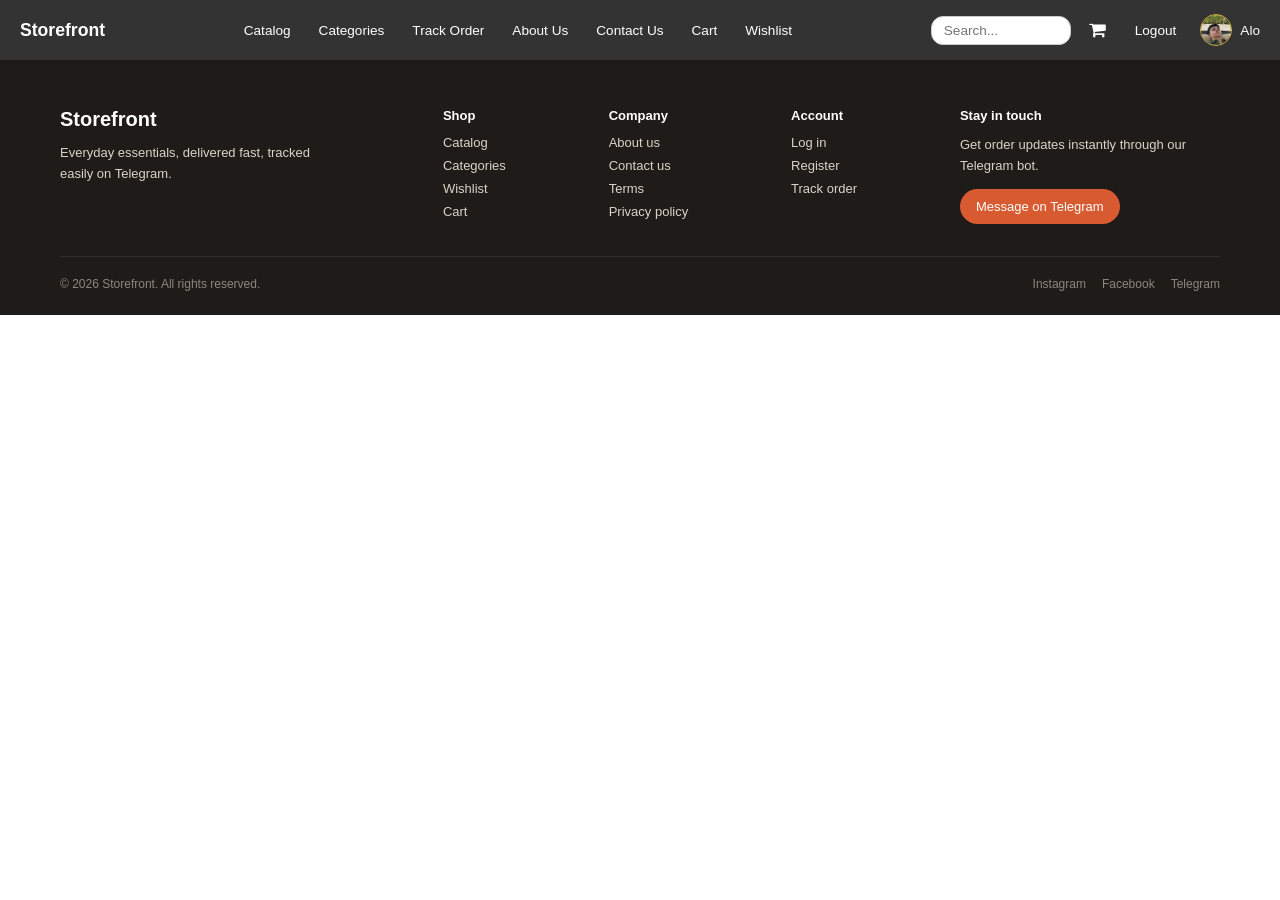
==== index.html @ bc577d21 "first commit" ====
<!DOCTYPE html>
<html lang="en">
<head>
    <meta charset="UTF-8">
    <meta name="viewport" content="width=device-width, initial-scale=1.0">
    <title>Ecommerce Storefront</title>
    <link rel="stylesheet" href="style.css">
    <link rel="stylesheet" href="https://cdnjs.cloudflare.com/ajax/libs/font-awesome/4.7.0/css/font-awesome.min.css">
</head>
<body>
    <header>
        <nav class="navbar">
            <h4 class="logo">Storefront</h4>
            
            <ul class="nav-menu">
                <li><a href="#">Catalog</a></li>
                <li><a href="#">Categories</a></li>
                <li><a href="#">Track Order</a></li>
                <li><a href="#">About Us</a></li>
                <li><a href="#">Contact Us</a></li>
                <li><a href="#">Cart</a></li>
                <li><a href="#">Wishlist</a></li>
            </ul>
            
            <div class="nav-actions">
                <form class="search-form" action="#" method="get">
                    <input type="search" name="search" placeholder="Search..." aria-label="Search items">
                </form>

                <a href="#" class="cart-icon" aria-label="View Cart">
                    <i class="fa fa-shopping-cart"></i>
                </a>

                <ul class="nav-menu auth-menu">
                    <!-- <li><a href="#">Register</a></li>
                    <li><a href="#">Login</a></li> -->
                    <li><a href="#">Logout</a></li>
                </ul>

                <a href="#" class="user-profile">
                    <div class="avatar-circle avatar-sm">
                        <img src="me.jpg" alt="User avatar">
                    </div>
                    <span class="user-name">Alo</span>
                </a>
            </div>
        </nav>
    </header>

    <footer class="footer">
        <div class="footer-container">
      
          <div class="footer-col footer-col-brand">
            <div class="footer-logo">Storefront</div>
            <p class="footer-text">Everyday essentials, delivered fast, tracked easily on Telegram.</p>
          </div>
      
          <div class="footer-col">
            <h5 class="footer-heading">Shop</h5>
            <a href="/catalog" class="footer-link">Catalog</a>
            <a href="/categories" class="footer-link">Categories</a>
            <a href="/wishlist" class="footer-link">Wishlist</a>
            <a href="/cart" class="footer-link">Cart</a>
          </div>
      
          <div class="footer-col">
            <h5 class="footer-heading">Company</h5>
            <a href="/about" class="footer-link">About us</a>
            <a href="/contact" class="footer-link">Contact us</a>
            <a href="/terms" class="footer-link">Terms</a>
            <a href="/privacy" class="footer-link">Privacy policy</a>
          </div>
      
          <div class="footer-col">
            <h5 class="footer-heading">Account</h5>
            <a href="/login" class="footer-link">Log in</a>
            <a href="/register" class="footer-link">Register</a>
            <a href="/orders" class="footer-link">Track order</a>
          </div>
      
          <div class="footer-col footer-col-cta">
            <h5 class="footer-heading">Stay in touch</h5>
            <p class="footer-text footer-text-spacing">Get order updates instantly through our Telegram bot.</p>
            <a href="https://t.me/storefront_support_bot" class="footer-btn">Message on Telegram</a>
          </div>
      
        </div>
      
        <div class="footer-bottom">
          <span class="footer-copy">&#169; 2026 Storefront. All rights reserved.</span>
          <div class="footer-socials">
            <a href="https://instagram.com">Instagram</a>
            <a href="https://facebook.com">Facebook</a>
            <a href="https://t.me">Telegram</a>
          </div>
        </div>
    </footer>
</body>
</html>
---- style.css ----
/* Reset & Base Styles */
* {
    box-sizing: border-box;
    margin: 0;
    padding: 0;
}

body {
    font-family: -apple-system, BlinkMacSystemFont, "Segoe UI", Roboto, sans-serif;
}

/* Navbar Layout */
.navbar {
    background-color: #333333;
    display: flex;
    justify-content: space-between;
    align-items: center;
    padding: 0 20px;
    height: 60px;
    width: 100%;
}

.logo {
    color: #ffffff;
    font-size: 1.1rem;
    font-weight: 700;
    white-space: nowrap;
}

/* Unified Navigation Links */
.nav-menu {
    list-style: none;
    display: flex;
    align-items: center;
    justify-content: center;
    gap: 4px;
}

.nav-menu a {
    display: block;
    color: #ffffff;
    padding: 8px 12px;
    text-decoration: none;
    font-size: 0.85rem;
    border-radius: 4px;
    white-space: nowrap;
    transition: background-color 0.2s ease;
}

.nav-menu a:hover {
    background-color: #111111;
}

/* Search & Actions Container */
.nav-actions {
    display: flex;
    align-items: center;
    gap: 12px;
}

.search-form input {
    width: 140px;
    padding: 6px 12px;
    border-radius: 12px;
    border: 1px solid #ccc;
    outline: none;
    font-size: 0.85rem;
}

.search-form input:focus {
    border-color: #ffffff;
}

.cart-icon {
    color: #ffffff;
    font-size: 1.1rem;
    text-decoration: none;
    padding: 6px;
}

/* User Profile & Avatar */
.user-profile {
    display: flex;
    align-items: center;
    gap: 8px;
    text-decoration: none;
}

.avatar-circle {
    border-radius: 50%;
    overflow: hidden;
    flex-shrink: 0;
    border: 1.5px solid #d4af37;
}

.avatar-sm {
    width: 32px;
    height: 32px;
}

.avatar-circle img {
    width: 100%;
    height: 100%;
    object-fit: cover;
}

.user-name {
    color: #ffffff;
    font-size: 0.85rem;
    font-weight: 500;
}

/* Mobile Responsiveness */
@media (max-width: 900px) {
    .navbar {
        height: auto;
        padding: 12px 16px;
        flex-direction: column;
        gap: 12px;
    }

    .nav-menu {
        flex-wrap: wrap;
        justify-content: center;
    }

    .nav-actions {
        width: 100%;
        justify-content: center;
        flex-wrap: wrap;
    }
}










.footer {
    background: #1F1B18;
    color: #D9D4CA;
    font-family: Arial, sans-serif;
    padding: 48px 60px 24px;
}
  
.footer-container {
    display: flex;
    flex-wrap: wrap;
    justify-content: space-between;
    gap: 32px;
    max-width: 1200px;
    margin: 0 auto;
}
  
.footer-col {
    display: flex;
    flex-direction: column;
}
  
.footer-col-brand {
    max-width: 280px;
}
  
.footer-col-cta {
    max-width: 260px;
}
  
.footer-logo {
    font-size: 20px;
    font-weight: bold;
    color: #FFFFFF;
    margin-bottom: 12px;
}
  
.footer-heading {
    font-size: 13px;
    font-weight: bold;
    color: #FFFFFF;
    margin: 0 0 12px 0;
}
  
.footer-text {
    font-size: 13px;
    line-height: 1.6;
    margin: 0;
}
  
.footer-text-spacing {
    margin-bottom: 12px;
}
  
.footer-link {
    display: block;
    font-size: 13px;
    color: #D9D4CA;
    text-decoration: none;
    margin-bottom: 8px;
    transition: color 0.2s ease;
}
  
.footer-link:last-child {
    margin-bottom: 0;
}
  
.footer-link:hover {
    color: #FFFFFF;
}
  
.footer-btn {
    display: inline-flex;
    align-items: center;
    gap: 8px;
    background: #D85A30;
    color: #FFFFFF;
    text-decoration: none;
    font-size: 13px;
    padding: 10px 16px;
    border-radius: 20px;
    width: fit-content;
    transition: background-color 0.2s ease;
}
  
.footer-btn:hover {
    background: #C44E28;
}
  
.footer-bottom {
    max-width: 1200px;
    margin: 32px auto 0;
    border-top: 1px solid #33302B;
    padding-top: 20px;
    display: flex;
    flex-wrap: wrap;
    justify-content: space-between;
    gap: 12px;
}
  
.footer-copy {
    font-size: 12px;
    color: #8C877E;
}
  
.footer-socials {
    display: flex;
    gap: 16px;
}
  
.footer-socials a {
    font-size: 12px;
    color: #8C877E;
    text-decoration: none;
    transition: color 0.2s ease;
}
  
.footer-socials a:hover {
    color: #D9D4CA;
}
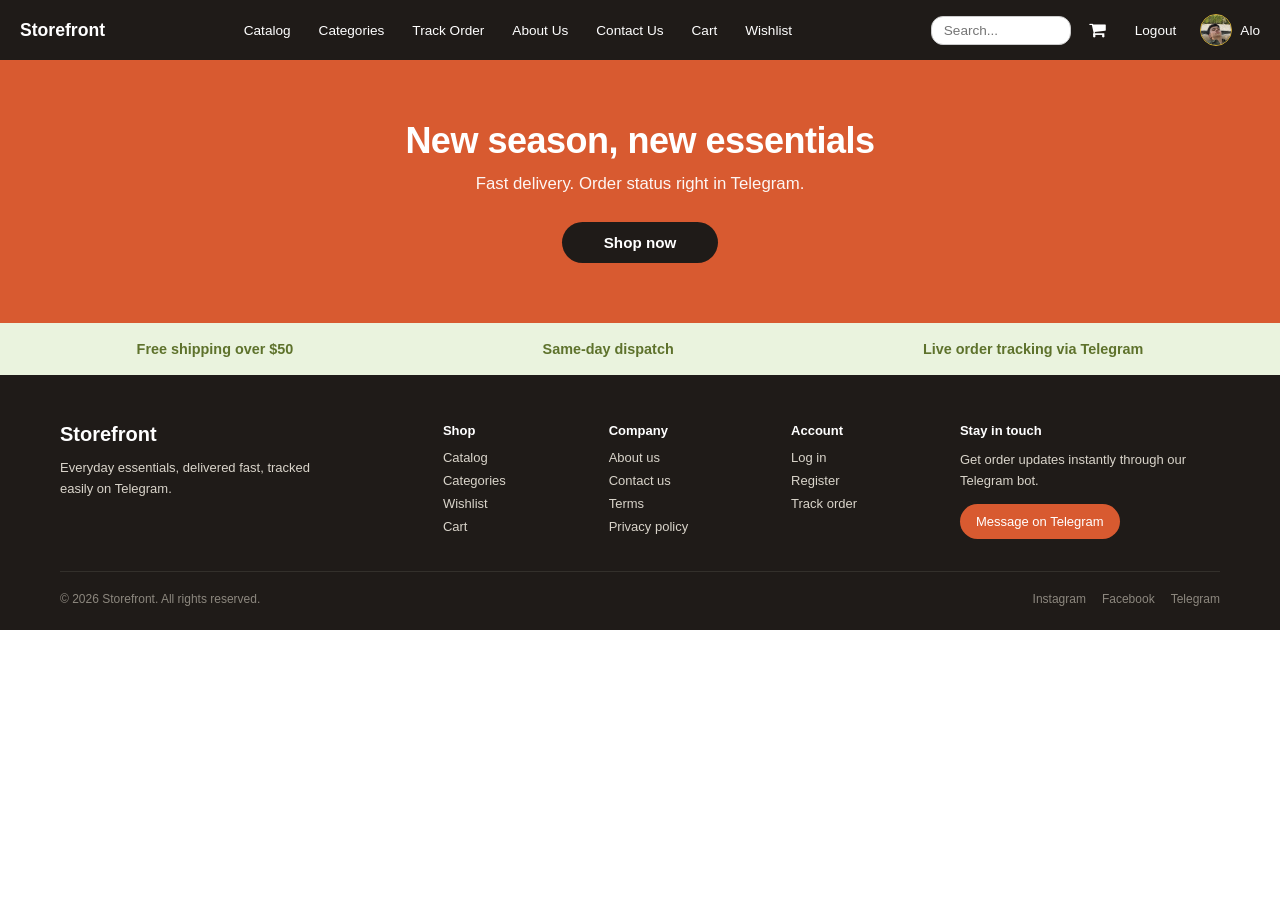
==== commit 194454b0: "added new content" ====
--- a/index.html
+++ b/index.html
@@ -8,44 +8,56 @@
     <link rel="stylesheet" href="https://cdnjs.cloudflare.com/ajax/libs/font-awesome/4.7.0/css/font-awesome.min.css">
 </head>
 <body>
-    <header>
-        <nav class="navbar">
-            <h4 class="logo">Storefront</h4>
-            
-            <ul class="nav-menu">
-                <li><a href="#">Catalog</a></li>
-                <li><a href="#">Categories</a></li>
-                <li><a href="#">Track Order</a></li>
-                <li><a href="#">About Us</a></li>
-                <li><a href="#">Contact Us</a></li>
-                <li><a href="#">Cart</a></li>
-                <li><a href="#">Wishlist</a></li>
+    <nav class="navbar">
+        <h4 class="logo">Storefront</h4>
+        
+        <ul class="nav-menu">
+            <li><a href="#">Catalog</a></li>
+            <li><a href="#">Categories</a></li>
+            <li><a href="#">Track Order</a></li>
+            <li><a href="#">About Us</a></li>
+            <li><a href="#">Contact Us</a></li>
+            <li><a href="#">Cart</a></li>
+            <li><a href="#">Wishlist</a></li>
+        </ul>
+        
+        <div class="nav-actions">
+            <form class="search-form" action="#" method="get">
+                <input type="search" name="search" placeholder="Search..." aria-label="Search items">
+            </form>
+
+            <a href="#" class="cart-icon" aria-label="View Cart">
+                <i class="fa fa-shopping-cart"></i>
+            </a>
+
+            <ul class="nav-menu auth-menu">
+                <!-- <li><a href="#">Register</a></li>
+                <li><a href="#">Login</a></li> -->
+                <li><a href="#">Logout</a></li>
             </ul>
-            
-            <div class="nav-actions">
-                <form class="search-form" action="#" method="get">
-                    <input type="search" name="search" placeholder="Search..." aria-label="Search items">
-                </form>
 
-                <a href="#" class="cart-icon" aria-label="View Cart">
-                    <i class="fa fa-shopping-cart"></i>
-                </a>
+            <a href="#" class="user-profile">
+                <div class="avatar-circle avatar-sm">
+                    <img src="me.jpg" alt="User avatar">
+                </div>
+                <span class="user-name">Alo</span>
+            </a>
+        </div>
+    </nav>
 
-                <ul class="nav-menu auth-menu">
-                    <!-- <li><a href="#">Register</a></li>
-                    <li><a href="#">Login</a></li> -->
-                    <li><a href="#">Logout</a></li>
-                </ul>
-
-                <a href="#" class="user-profile">
-                    <div class="avatar-circle avatar-sm">
-                        <img src="me.jpg" alt="User avatar">
-                    </div>
-                    <span class="user-name">Alo</span>
-                </a>
-            </div>
-        </nav>
-    </header>
+    <main class="hero-section">
+        <div class="hero-content">
+            <h1 class="hero-title">New season, new essentials</h1>
+            <p class="hero-subtitle">Fast delivery. Order status right in Telegram.</p>
+            <a href="#" class="hero-btn">Shop now</a>
+        </div>
+    
+        <div class="features-bar">
+            <span class="feature-item">Free shipping over $50</span>
+            <span class="feature-item">Same-day dispatch</span>
+            <span class="feature-item">Live order tracking via Telegram</span>
+        </div>
+    </main>
 
     <footer class="footer">
         <div class="footer-container">
--- a/style.css
+++ b/style.css
@@ -1,4 +1,3 @@
-/* Reset & Base Styles */
 * {
     box-sizing: border-box;
     margin: 0;
@@ -9,9 +8,8 @@
     font-family: -apple-system, BlinkMacSystemFont, "Segoe UI", Roboto, sans-serif;
 }
 
-/* Navbar Layout */
 .navbar {
-    background-color: #333333;
+    background-color: #1F1B18;
     display: flex;
     justify-content: space-between;
     align-items: center;
@@ -27,7 +25,6 @@
     white-space: nowrap;
 }
 
-/* Unified Navigation Links */
 .nav-menu {
     list-style: none;
     display: flex;
@@ -51,7 +48,6 @@
     background-color: #111111;
 }
 
-/* Search & Actions Container */
 .nav-actions {
     display: flex;
     align-items: center;
@@ -78,7 +74,6 @@
     padding: 6px;
 }
 
-/* User Profile & Avatar */
 .user-profile {
     display: flex;
     align-items: center;
@@ -110,7 +105,6 @@
     font-weight: 500;
 }
 
-/* Mobile Responsiveness */
 @media (max-width: 900px) {
     .navbar {
         height: auto;
@@ -132,7 +126,72 @@
 }
 
 
-
+/* Hero Container */
+.hero-section {
+    width: 100%;
+    font-family: Arial, sans-serif;
+}
+  
+  /* Orange Main Banner */
+.hero-content {
+    background-color: #D85A30;
+    color: #FFFFFF;
+    display: flex;
+    flex-direction: column;
+    align-items: center;
+    justify-content: center;
+    padding: 60px 20px;
+    text-align: center;
+}
+  
+.hero-title {
+    font-size: 2.25rem;
+    font-weight: 700;
+    margin: 0 0 12px 0;
+    letter-spacing: -0.5px;
+}
+  
+.hero-subtitle {
+    font-size: 1.05rem;
+    margin: 0 0 28px 0;
+    opacity: 0.95;
+}
+  
+.hero-btn {
+    display: inline-flex;
+    align-items: center;
+    justify-content: center;
+    background-color: #1F1B18;
+    color: #FFFFFF;
+    text-decoration: none;
+    font-size: 0.95rem;
+    font-weight: 600;
+    padding: 12px 42px;
+    border-radius: 25px;
+    transition: background-color 0.2s ease;
+}
+  
+.hero-btn:hover {
+    background-color: #332D28;
+}
+  
+  /* Features Bar (Light Green) */
+.features-bar {
+    background-color: rgb(234, 243, 222);
+    display: flex;
+    justify-content: space-around;
+    align-items: center;
+    flex-wrap: wrap;
+    padding: 18px 20px;
+    gap: 16px;
+}
+  
+.feature-item {
+    color: rgb(94, 114, 44);
+    font-size: 0.9rem;
+    font-weight: 600;
+    text-align: center;
+}
 
 
 
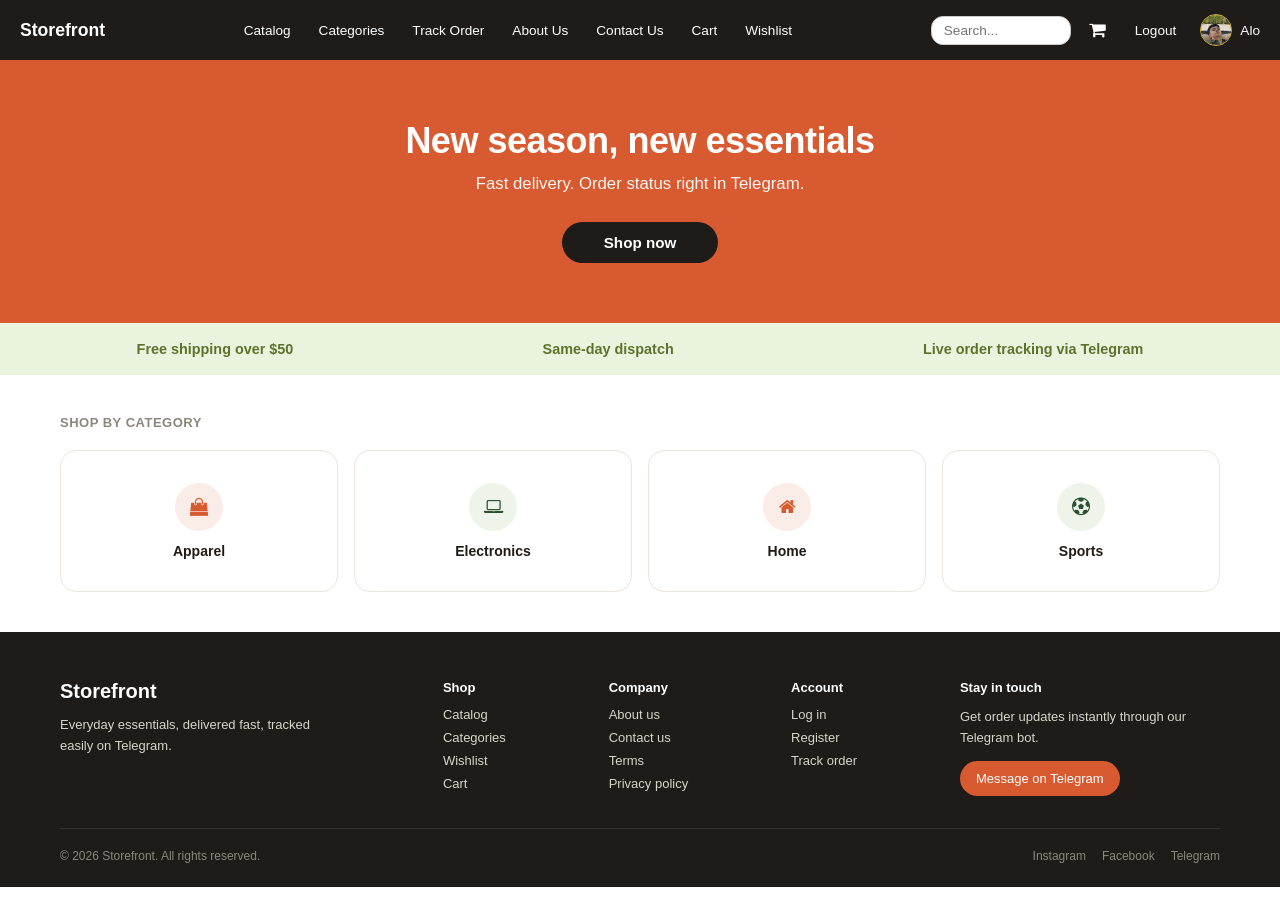
==== commit 0c356191: "added category" ====
--- a/index.html
+++ b/index.html
@@ -57,6 +57,36 @@
             <span class="feature-item">Same-day dispatch</span>
             <span class="feature-item">Live order tracking via Telegram</span>
         </div>
+
+        <div class="shop-category">
+            <h2 class="category-heading">SHOP BY CATEGORY</h2>
+            <div class="category">
+                <a href="#" class="category-card">
+                    <div class="category-icon icon-peach">
+                        <i class="fa fa-shopping-bag"></i>
+                    </div>
+                    <h3>Apparel</h3>
+                </a>        
+                <a href="#" class="category-card">
+                    <div class="category-icon icon-mint">
+                        <i class="fa fa-laptop"></i>
+                    </div>
+                    <h3>Electronics</h3>
+                </a>
+                <a href="#" class="category-card">
+                    <div class="category-icon icon-peach">
+                        <i class="fa fa-home"></i>
+                    </div>
+                    <h3>Home</h3>
+                </a>        
+                <a href="#" class="category-card">
+                    <div class="category-icon icon-mint">
+                        <i class="fa fa-futbol-o"></i>
+                    </div>
+                    <h3>Sports</h3>
+                </a>
+            </div>
+        </div>
     </main>
 
     <footer class="footer">
--- a/style.css
+++ b/style.css
@@ -126,13 +126,11 @@
 }
 
 
-/* Hero Container */
 .hero-section {
     width: 100%;
     font-family: Arial, sans-serif;
 }
   
-  /* Orange Main Banner */
 .hero-content {
     background-color: #D85A30;
     color: #FFFFFF;
@@ -175,7 +173,6 @@
     background-color: #332D28;
 }
   
-  /* Features Bar (Light Green) */
 .features-bar {
     background-color: rgb(234, 243, 222);
     display: flex;
@@ -193,6 +190,71 @@
     text-align: center;
 }
 
+.shop-category {
+    padding: 40px 60px;
+}
+  
+.category-heading {
+    font-size: 13px;
+    font-weight: 700;
+    color: #8C877E;
+    letter-spacing: 0.5px;
+    margin-bottom: 20px;
+    text-transform: uppercase;
+}
+  
+.category {
+    display: flex;
+    gap: 16px;
+    width: 100%;
+}
+  
+.category-card {
+    flex: 1; 
+    display: flex;
+    flex-direction: column; 
+    align-items: center;
+    justify-content: center; 
+    background-color: #FFFFFF;
+    border: 1px solid #EAE6DF;
+    border-radius: 16px;
+    padding: 32px 16px;
+    text-decoration: none;
+    color: #1F1B18;
+    transition: transform 0.2s ease, box-shadow 0.2s ease;
+}
+  
+.category-card:hover {
+    transform: translateY(-2px);
+    box-shadow: 0 4px 12px rgba(0, 0, 0, 0.05);
+}
+  
+.category-card h3 {
+    font-size: 14px;
+    font-weight: 600;
+    margin: 0;
+}
+  
+.category-icon {
+    width: 48px;
+    height: 48px;
+    border-radius: 50%;
+    display: flex;
+    align-items: center;
+    justify-content: center;
+    font-size: 18px;
+    margin-bottom: 12px;
+}
+  
+.icon-peach {
+    background-color: #FAECE7;
+    color: #D85A30;
+}
+  
+.icon-mint {
+    background-color: #EEF4EA;
+    color: #2D5033;
+}
 
 
 
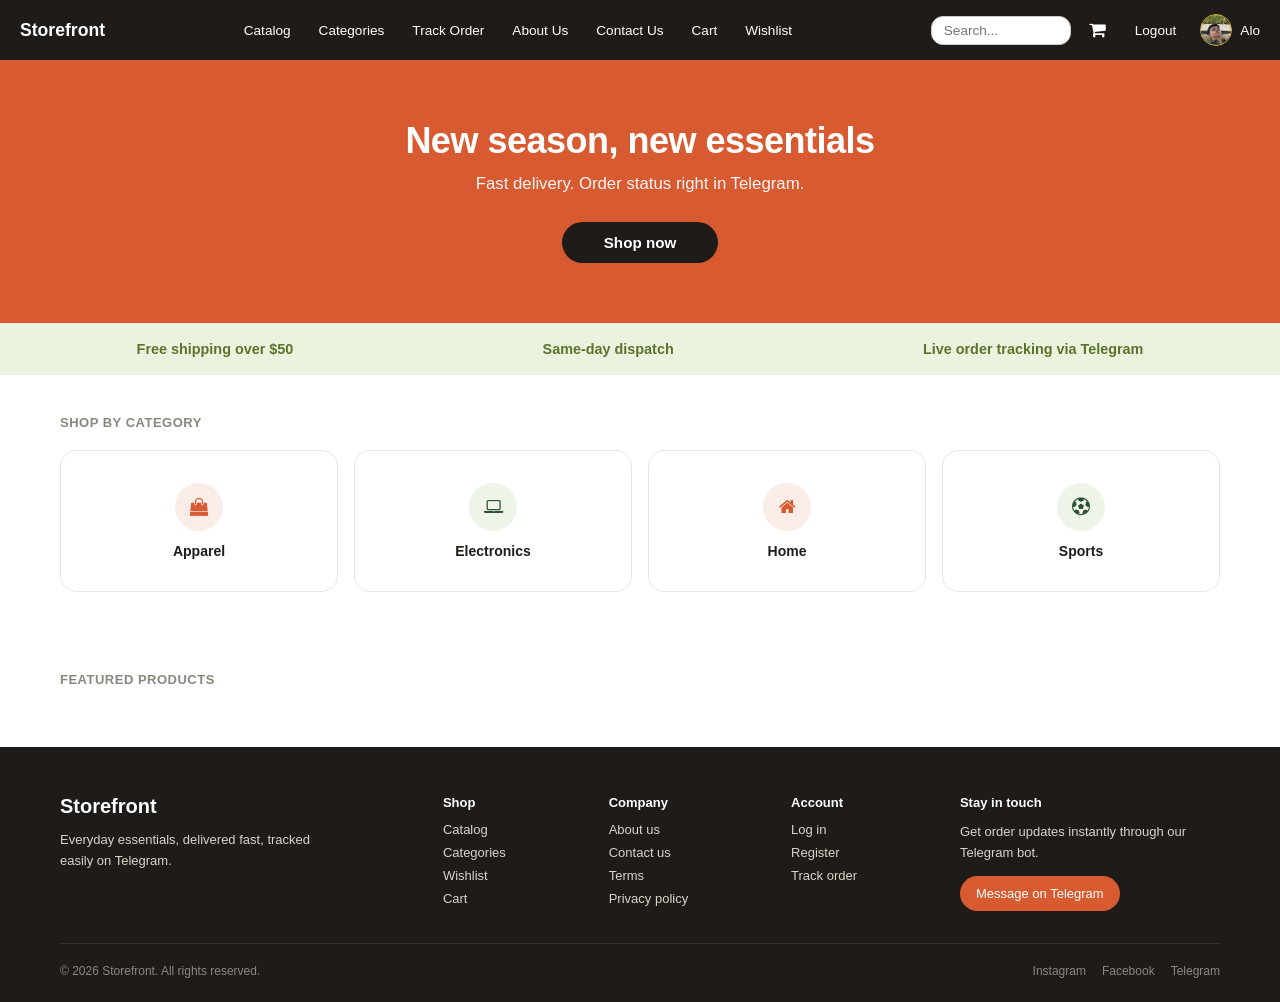
==== commit c19d50f5: "added new features" ====
--- a/index.html
+++ b/index.html
@@ -87,6 +87,14 @@
                 </a>
             </div>
         </div>
+
+        <div class="features">
+            <h2 class="category-heading">FEATURED PRODUCTS</h2>
+            <a href=""><div class="category-full"></div></a>
+            <a href=""><div class="category-full"></div></a>
+            <a href=""><div class="category-full"></div></a>
+            <a href=""><div class="category-full"></div></a>
+        </div>
     </main>
 
     <footer class="footer">
--- a/style.css
+++ b/style.css
@@ -258,6 +258,10 @@
 
 
 
+.features {
+    padding: 40px 60px;
+}
+
 
 
 
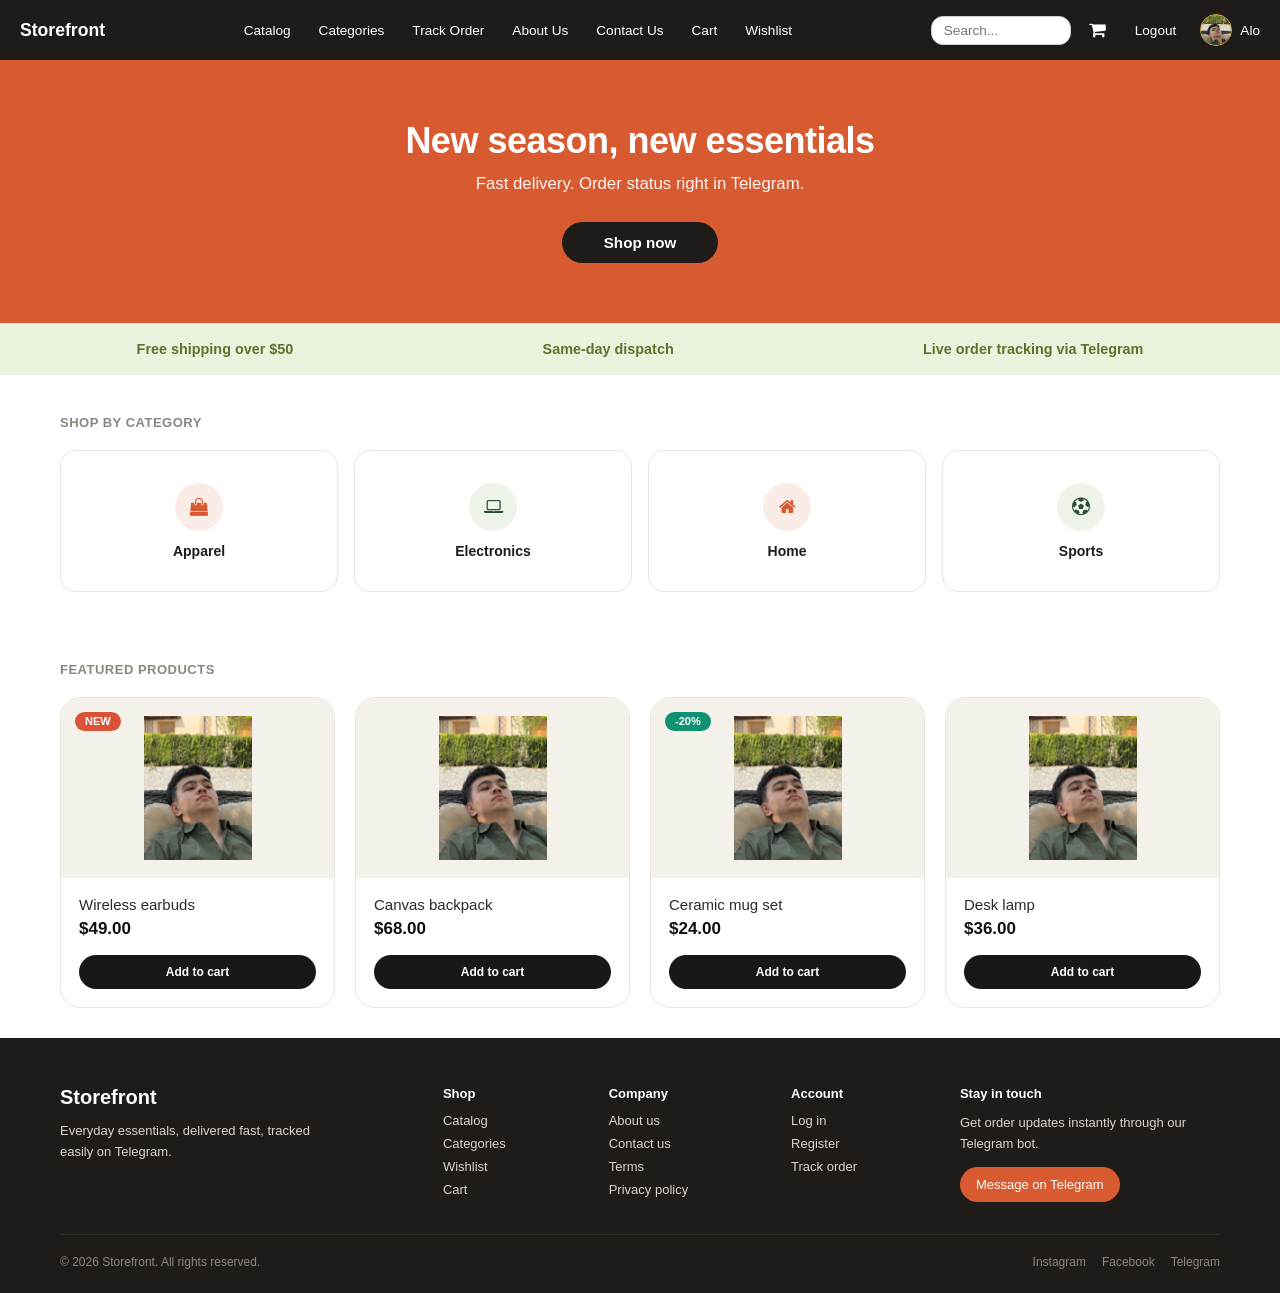
==== commit a4889cc5: "FEATURED PRODUCTS" ====
--- a/index.html
+++ b/index.html
@@ -88,13 +88,57 @@
             </div>
         </div>
 
-        <div class="features">
-            <h2 class="category-heading">FEATURED PRODUCTS</h2>
-            <a href=""><div class="category-full"></div></a>
-            <a href=""><div class="category-full"></div></a>
-            <a href=""><div class="category-full"></div></a>
-            <a href=""><div class="category-full"></div></a>
-        </div>
+        <section class="features">
+            <h2 class="features-heading">FEATURED PRODUCTS</h2>
+            
+            <div class="features-grid">
+                <article class="product-card">
+                    <div class="product-image-box">
+                        <span class="badge badge-new">NEW</span>
+                        <img src="me.jpg" alt="Wireless earbuds" class="product-image">
+                    </div>
+                    <div class="product-info">
+                        <h3 class="product-title">Wireless earbuds</h3>
+                        <p class="product-price">$49.00</p>
+                        <button class="add-to-cart-btn" type="button">Add to cart</button>
+                    </div>
+                </article>
+        
+                <article class="product-card">
+                    <div class="product-image-box">
+                        <img src="me.jpg" alt="Canvas backpack" class="product-image">
+                    </div>
+                    <div class="product-info">
+                        <h3 class="product-title">Canvas backpack</h3>
+                        <p class="product-price">$68.00</p>
+                        <button class="add-to-cart-btn" type="button">Add to cart</button>
+                    </div>
+                </article>
+        
+                <article class="product-card">
+                    <div class="product-image-box">
+                        <span class="badge badge-discount">-20%</span>
+                        <img src="me.jpg" alt="Ceramic mug set" class="product-image">
+                    </div>
+                    <div class="product-info">
+                        <h3 class="product-title">Ceramic mug set</h3>
+                        <p class="product-price">$24.00</p>
+                        <button class="add-to-cart-btn" type="button">Add to cart</button>
+                    </div>
+                </article>
+        
+                <article class="product-card">
+                    <div class="product-image-box">
+                        <img src="me.jpg" alt="Desk lamp" class="product-image">
+                    </div>
+                    <div class="product-info">
+                        <h3 class="product-title">Desk lamp</h3>
+                        <p class="product-price">$36.00</p>
+                        <button class="add-to-cart-btn" type="button">Add to cart</button>
+                    </div>
+                </article>
+            </div>
+        </section>
     </main>
 
     <footer class="footer">
--- a/style.css
+++ b/style.css
@@ -259,10 +259,115 @@
 
 
 .features {
-    padding: 40px 60px;
-}
-
-
+    padding: 30px 60px;
+    font-family: -apple-system, BlinkMacSystemFont, "Segoe UI", Roboto, Helvetica, Arial, sans-serif;
+}
+
+.features-heading {
+    font-size: 13px;
+    font-weight: 700;
+    color: #8C877E;
+    letter-spacing: 0.5px;
+    margin-bottom: 20px;
+    text-transform: uppercase;
+}
+
+.features-grid {
+    display: flex;
+    gap: 20px;
+    width: 100%;
+}
+
+.product-card {
+    flex: 1;
+    background-color: #FFFFFF;
+    border: 1px solid #EAE6DF;
+    border-radius: 20px;
+    overflow: hidden;
+    display: flex;
+    flex-direction: column;
+    transition: transform 0.2s ease, box-shadow 0.2s ease;
+}
+
+.product-card:hover {
+    transform: translateY(-3px);
+    box-shadow: 0 6px 16px rgba(0, 0, 0, 0.06);
+}
+
+.product-image-box {
+    position: relative;
+    background-color: #F4F1EA;
+    height: 180px;
+    display: flex;
+    align-items: center;
+    justify-content: center;
+    overflow: hidden;
+}
+
+.product-image {
+    max-width: 80%;
+    max-height: 80%;
+    object-fit: contain;
+}
+
+.badge {
+    position: absolute;
+    top: 14px;
+    left: 14px;
+    font-size: 11px;
+    font-weight: 700;
+    color: #FFFFFF;
+    padding: 4px 10px;
+    border-radius: 12px;
+    line-height: 1;
+    text-transform: uppercase;
+}
+
+.badge-new {
+    background-color: #D95338; 
+}
+
+.badge-discount {
+    background-color: #109173;
+}
+
+.product-info {
+    padding: 18px;
+    display: flex;
+    flex-direction: column;
+    text-align: left;
+}
+
+.product-title {
+    font-size: 15px;
+    font-weight: 500;
+    color: #2D2A26;
+    margin: 0 0 6px 0;
+}
+
+.product-price {
+    font-size: 17px;
+    font-weight: 700;
+    color: #111111;
+    margin: 0 0 16px 0;
+}
+
+.add-to-cart-btn {
+    width: 100%;
+    padding: 10px 0;
+    background-color: #1A1817;
+    color: #FFFFFF;
+    font-size: 12px;
+    font-weight: 600;
+    border: none;
+    border-radius: 20px;
+    cursor: pointer;
+    transition: background-color 0.2s ease;
+}
+
+.add-to-cart-btn:hover {
+    background-color: #33302D;
+}
 
 
 .footer {
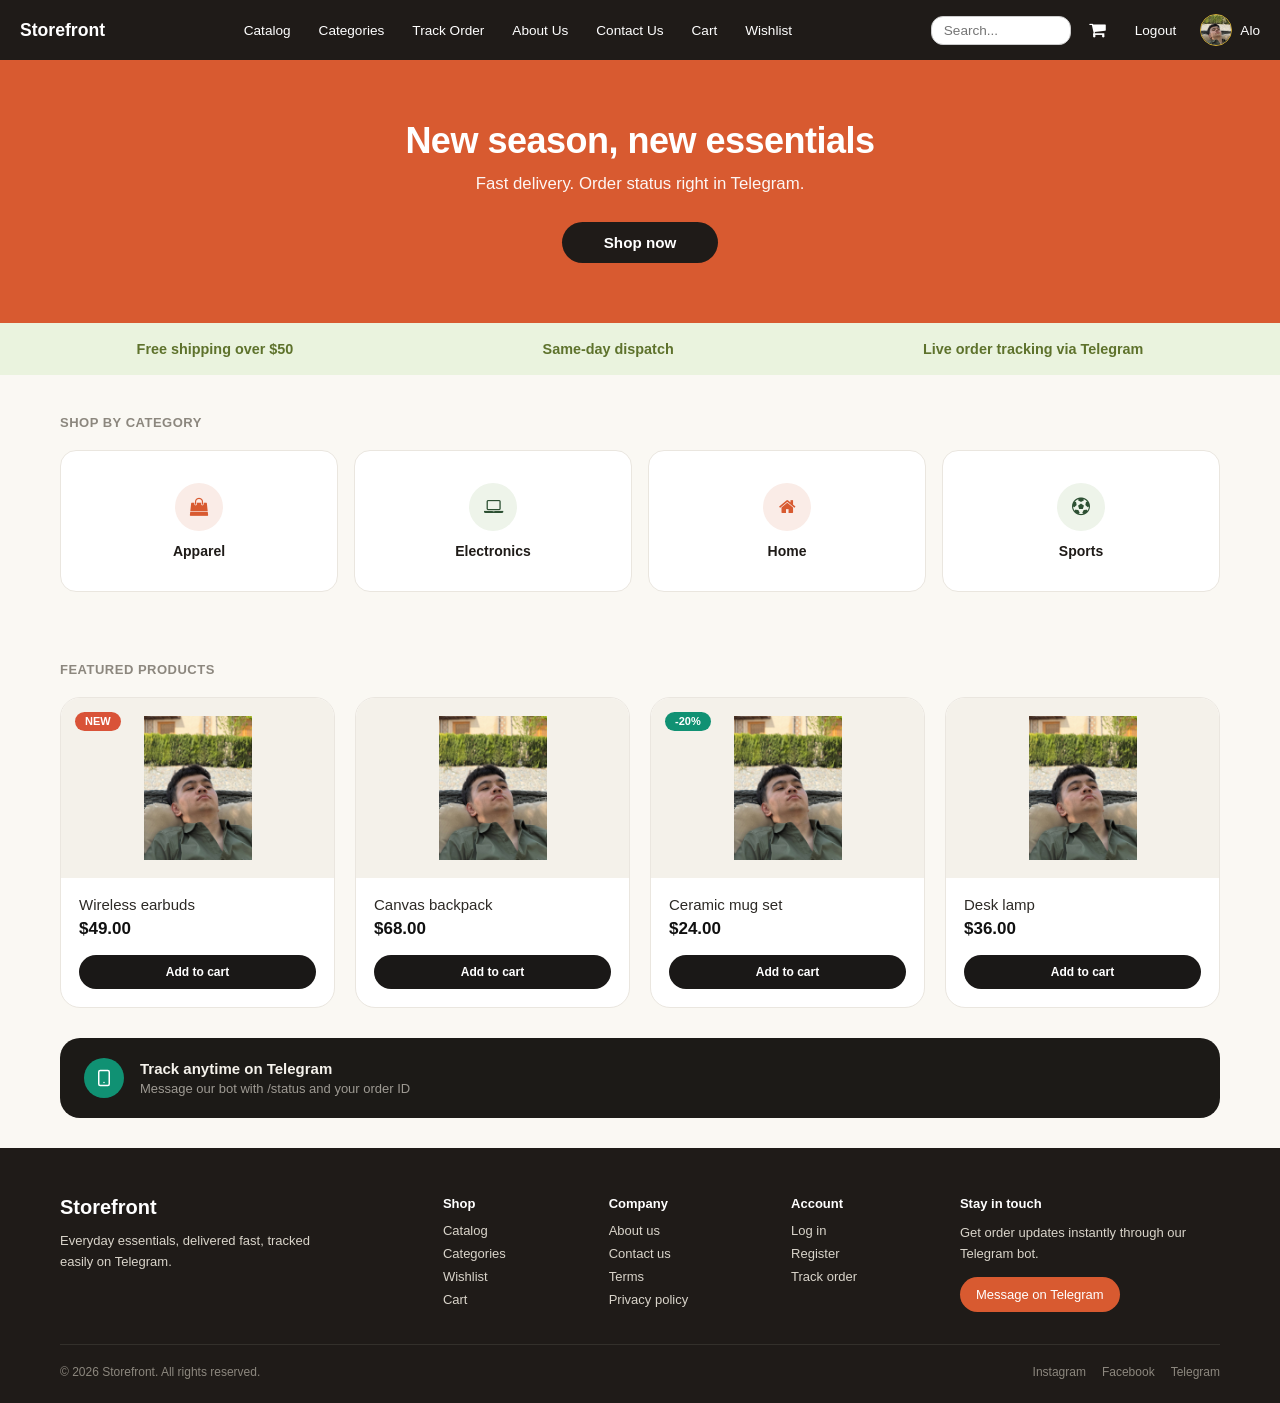
==== commit f65cb1c1: "tg functions" ====
--- a/index.html
+++ b/index.html
@@ -138,6 +138,22 @@
                     </div>
                 </article>
             </div>
+
+            <article class="telegram-banner">
+                <div class="telegram">
+                    <div class="tg-icon">
+                        <svg xmlns="http://www.w3.org/2000/svg" width="18" height="18" viewBox="0 0 24 24" fill="none" stroke="currentColor" stroke-width="2" stroke-linecap="round" stroke-linejoin="round">
+                            <rect x="5" y="2" width="14" height="20" rx="2" ry="2"/>
+                            <line x1="12" y1="18" x2="12.01" y2="18"/>
+                        </svg>
+                    </div>
+            
+                    <div class="tg-content">
+                        <h4>Track anytime on Telegram</h4>
+                        <p>Message our bot with /status and your order ID</p>
+                    </div>
+                </div>
+            </article>
         </section>
     </main>
 
--- a/style.css
+++ b/style.css
@@ -129,6 +129,7 @@
 .hero-section {
     width: 100%;
     font-family: Arial, sans-serif;
+    background-color: rgb(250, 248, 243);
 }
   
 .hero-content {
@@ -370,6 +371,59 @@
 }
 
 
+.telegram-banner {
+    margin-top: 30px;
+    font-family: -apple-system, BlinkMacSystemFont, "Segoe UI", Roboto, Helvetica, Arial, sans-serif;
+}
+
+/* Card Container */
+.telegram {
+    display: flex;
+    align-items: center;
+    gap: 16px;
+    background-color: #1C1A17; /* Dark charcoal background */
+    border-radius: 20px;
+    padding: 20px 24px;
+    width: 100%;
+    box-sizing: border-box;
+}
+
+/* Icon Badge */
+.tg-icon {
+    width: 40px;
+    height: 40px;
+    border-radius: 50%;
+    background-color: #109173; /* Emerald green */
+    color: #FFFFFF;
+    display: flex;
+    align-items: center;
+    justify-content: center;
+    flex-shrink: 0;
+}
+
+/* Text Container */
+.tg-content {
+    display: flex;
+    flex-direction: column;
+    gap: 4px;
+}
+
+/* Heading */
+.tg-content h4 {
+    margin: 0;
+    font-size: 15px;
+    font-weight: 600;
+    color: #F5F2EC;
+}
+
+/* Subtitle */
+.tg-content p {
+    margin: 0;
+    font-size: 13px;
+    font-weight: 400;
+    color: #9E9A93;
+}
+
 .footer {
     background: #1F1B18;
     color: #D9D4CA;
